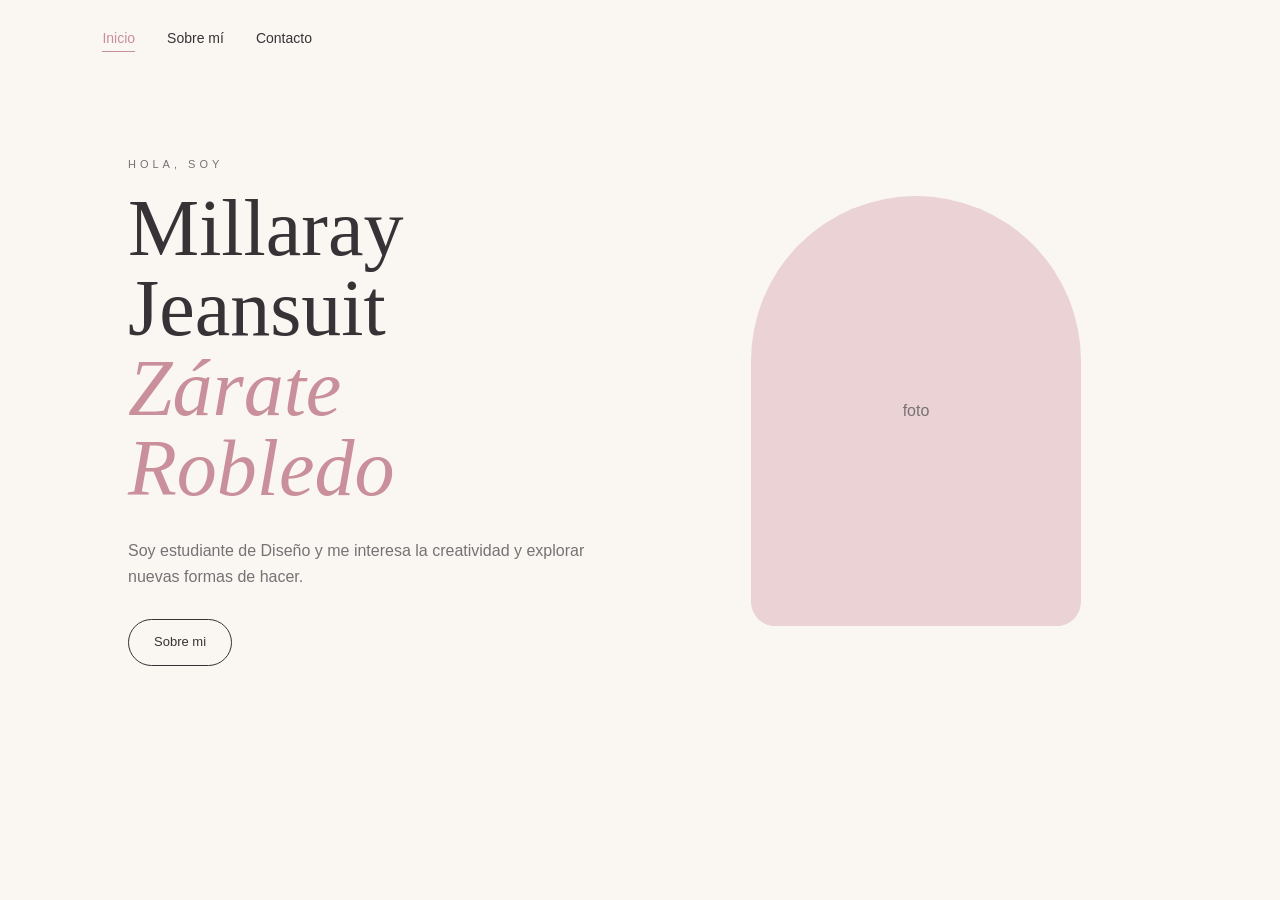
==== index.html @ f1fb36f6 "Add files via upload" ====
<!DOCTYPE html>
<html lang="es">

<head>
    <meta charset="UTF-8">
    <meta name="viewport" content="width=device-width, initial-scale=1.0">

    <title>Mi página | Inicio</title>

    <link rel="stylesheet" href="estilo.css">
</head>

<body>

    <header>

        <nav>


            <ul>
                <li><a href="index.html" class="activo">Inicio</a></li>
                <li><a href="info.html">Sobre mí</a></li>
                <li><a href="contacto.html">Contacto</a></li>
            </ul>

        </nav>

    </header>


    <main>

        <section class="inicio">

            <div class="texto">

                <p class="etiqueta">HOLA, SOY</p>

                <h1>
                    Millaray Jeansuit
                    <em>Zárate Robledo</em>
                </h1>

                <p class="descripcion">
                    Soy estudiante de Diseño y me interesa
                    la creatividad y explorar
                    nuevas formas de hacer.
                </p>

                <a href="info.html" class="boton">
                    Sobre mi
                </a>

            </div>


            <div class="imagen-principal">

                <div class="forma">

                    <span>
                        foto<br>

                    </span>

                </div>

            </div>

        </section>


    </main>

</body>

</html>
---- estilo.css ----
/* =====================================================
   ESTILO GENERAL
   Portafolio personal
===================================================== */


/* =====================================================
   COLORES
===================================================== */

:root {

    --crema: #faf7f3;
    --crema-oscura: #f1e7e5;

    --rosa: #ead2d5;
    --rosa-oscuro: #c98f9a;

    --lila: #ded8eb;
    --celeste: #d9e6e3;

    --texto: #363235;
    --gris: #777174;

    --blanco: #ffffff;

    --borde: #e8e1dc;

}


/* =====================================================
   CONFIGURACIÓN GENERAL
===================================================== */

* {
    margin: 0;
    padding: 0;
    box-sizing: border-box;
}


html {
    scroll-behavior: smooth;
}


body {

    background: var(--crema);

    color: var(--texto);

    font-family: "DM Sans", sans-serif;

    line-height: 1.6;

}


a {
    color: inherit;
    text-decoration: none;
}


img {
    width: 100%;
    display: block;
}


h1,
h2,
h3 {

    font-family: "Playfair Display", serif;

    font-weight: 400;

}


em {

    color: var(--rosa-oscuro);

    font-style: italic;

}


/* =====================================================
   MENÚ DE NAVEGACIÓN
===================================================== */

header {

    width: 100%;

    padding: 25px 8%;

    background: var(--crema);

}


nav {

    display: flex;

    justify-content: space-between;

    align-items: center;

}


.logo {

    font-family: "Playfair Display", serif;

    font-size: 30px;

    letter-spacing: 1px;

}


.logo span {

    color: var(--rosa-oscuro);

}


nav ul {

    display: flex;

    align-items: center;

    gap: 32px;

    list-style: none;

}


nav ul li a {

    position: relative;

    font-size: 14px;

    color: var(--texto);

    transition: .3s;

}


nav ul li a:hover {

    color: var(--rosa-oscuro);

}


nav ul li a.activo {

    color: var(--rosa-oscuro);

}


/* Línea debajo de la página activa */

nav ul li a::after {

    content: "";

    position: absolute;

    left: 0;

    bottom: -6px;

    width: 0;

    height: 1px;

    background: var(--rosa-oscuro);

    transition: .3s;

}


nav ul li a:hover::after,
nav ul li a.activo::after {

    width: 100%;

}


/* =====================================================
   ELEMENTOS GENERALES
===================================================== */

.etiqueta {

    margin-bottom: 15px;

    color: var(--gris);

    font-size: 11px;

    letter-spacing: 4px;

    text-transform: uppercase;

}


/* =====================================================
   BOTONES
===================================================== */

.boton {

    display: inline-block;

    padding: 12px 25px;

    border: 1px solid var(--texto);

    border-radius: 30px;

    font-size: 13px;

    transition: .3s;

}


.boton:hover {

    background: var(--texto);

    color: var(--blanco);

    transform: translateY(-3px);

}


/* =====================================================
   PÁGINA DE INICIO
===================================================== */

.inicio {

    min-height: 650px;

    padding: 80px 10%;

    display: grid;

    grid-template-columns: 1fr 1fr;

    align-items: center;

    gap: 80px;

}


/* Texto principal */

.inicio h1 {

    margin-bottom: 30px;

    font-size: clamp(55px, 7vw, 80px);

    line-height: 1;

}


.inicio h1 em {

    display: block;

}


.descripcion {

    max-width: 500px;

    margin-bottom: 30px;

    color: var(--gris);

}


/* =====================================================
   IMAGEN PRINCIPAL DEL INICIO
===================================================== */

.imagen-principal {

    display: flex;

    justify-content: center;

    align-items: center;

}


.forma {

    width: 330px;

    height: 430px;

    display: flex;

    justify-content: center;

    align-items: center;

    border-radius: 170px 170px 25px 25px;

    background: var(--rosa);

    color: var(--gris);

    transition: .4s;

}


.forma:hover {

    transform: translateY(-8px);

}


/* =====================================================
   SECCIÓN BIENVENIDA
===================================================== */

.bienvenida {

    padding: 120px 15%;

    text-align: center;

    background: var(--crema-oscura);

}


.bienvenida h2 {

    max-width: 800px;

    margin: auto;

    font-size: clamp(40px, 5vw, 55px);

    line-height: 1.1;

}


.bienvenida p:not(.etiqueta) {

    max-width: 550px;

    margin: 25px auto 35px;

    color: var(--gris);

}


/* =====================================================
   TARJETAS DE INICIO
===================================================== */

.tarjetas {

    padding: 120px 10%;

    display: grid;

    grid-template-columns: repeat(3, 1fr);

    gap: 25px;

}


.tarjeta {

    min-height: 260px;

    padding: 35px;

    border-radius: 25px;

    transition: .3s;

}


.tarjeta:hover {

    transform: translateY(-8px);

}


.tarjeta.rosa {

    background: var(--rosa);

}


.tarjeta.lila {

    background: var(--lila);

}


.tarjeta.celeste {

    background: var(--celeste);

}


.tarjeta span {

    font-size: 12px;

    color: var(--gris);

}


.tarjeta h3 {

    margin-top: 65px;

    margin-bottom: 15px;

    font-size: 28px;

}


.tarjeta p {

    color: var(--gris);

    font-size: 14px;

}


/* =====================================================
   PÁGINAS INTERIORES
   INFO / CONTACTO
===================================================== */

.pagina {

    padding: 100px 10% 120px;

}


/* =====================================================
   TÍTULO DE PÁGINAS
===================================================== */

.titulo {

    max-width: 800px;

    margin-bottom: 110px;

}


.titulo h1 {

    margin-bottom: 30px;

    font-size: clamp(55px, 7vw, 80px);

    line-height: 1;

}


.titulo p:last-child {

    max-width: 600px;

    color: var(--gris);

}


/* =====================================================
   SECCIÓN SOBRE MI FORMACIÓN
===================================================== */

.contenido {

    display: grid;

    grid-template-columns: 1fr 1fr;

    gap: 100px;

    align-items: center;

    margin-bottom: 140px;

}


/* Imagen */

.foto {

    height: 500px;

    display: flex;

    justify-content: center;

    align-items: center;

    overflow: hidden;

    border-radius: 250px 250px 25px 25px;

    background: var(--lila);

    color: var(--gris);

}


.foto img {

    width: 100%;

    height: 100%;

    object-fit: cover;

}


/* Texto */

.texto-info h2 {

    margin-bottom: 25px;

    font-size: 50px;

    line-height: 1.1;

}


.texto-info p:not(.etiqueta) {

    margin-bottom: 20px;

    color: var(--gris);

}


/* =====================================================
   TALLERES / DATOS
===================================================== */

.datos {

    margin-bottom: 140px;

}


.datos h2 {

    margin-bottom: 50px;

    font-size: 50px;

    line-height: 1.1;

}


.datos-grid {

    display: grid;

    grid-template-columns: repeat(4, 1fr);

    gap: 20px;

}


.datos-grid div {

    min-height: 150px;

    padding: 25px 10px;

    border-top: 1px solid var(--borde);

    transition: .3s;

}


.datos-grid div:hover {

    padding-left: 18px;

    background: var(--crema-oscura);

}


.datos-grid span {

    color: var(--rosa-oscuro);

    font-size: 12px;

}


.datos-grid h3 {

    margin: 15px 0 5px;

    font-size: 24px;

}


.datos-grid p {

    color: var(--gris);

    font-size: 14px;

}


/* =====================================================
   PROYECTOS
===================================================== */

.proyectos {

    margin-bottom: 140px;

}


.proyectos h2 {

    margin-bottom: 50px;

    font-size: 50px;

    line-height: 1.1;

}


.proyectos-grid {

    display: grid;

    grid-template-columns: repeat(3, 1fr);

    gap: 25px;

}


/* Tarjeta de proyecto */

.proyecto {

    overflow: hidden;

    background: var(--blanco);

    border: 1px solid var(--borde);

    border-radius: 25px;

    transition: .4s;

}


.proyecto:hover {

    transform: translateY(-8px);

    box-shadow: 0 15px 35px rgba(70, 60, 60, .08);

}


/* Imagen */

.proyecto-imagen {

    width: 100%;

    height: 260px;

    overflow: hidden;

    background: var(--lila);

}


.proyecto-imagen img {

    width: 100%;

    height: 100%;

    object-fit: cover;

    transition: .5s;

}


.proyecto:hover .proyecto-imagen img {

    transform: scale(1.05);

}


/* Información */

.proyecto-texto {

    padding: 30px;

}


.proyecto-texto span {

    color: var(--gris);

    font-size: 10px;

    letter-spacing: 2px;

}


.proyecto-texto h3 {

    margin: 15px 0;

    font-size: 27px;

    line-height: 1.1;

}


.proyecto-texto p {

    color: var(--gris);

    font-size: 14px;

}


/* =====================================================
   ÁREAS DE INTERÉS
===================================================== */

.intereses {

    display: grid;

    grid-template-columns: .8fr 1.2fr;

    gap: 80px;

    margin-bottom: 140px;

}


.intereses h2 {

    font-size: 50px;

    line-height: 1.1;

}


.intereses-grid {

    display: grid;

    grid-template-columns: 1fr 1fr;

    gap: 20px;

}


.intereses-grid article {

    padding: 30px;

    background: var(--blanco);

    border: 1px solid var(--borde);

    border-radius: 20px;

    transition: .3s;

}


.intereses-grid article:hover {

    background: var(--lila);

    transform: translateY(-5px);

}


.intereses-grid span {

    color: var(--gris);

    font-size: 11px;

}


.intereses-grid h3 {

    margin: 20px 0 10px;

    font-size: 25px;

}


.intereses-grid p {

    color: var(--gris);

    font-size: 14px;

}


/* =====================================================
   HABILIDADES
===================================================== */

.habilidades {

    margin-bottom: 60px;

}


.habilidades h2 {

    margin-bottom: 50px;

    font-size: 50px;

    line-height: 1.1;

}


.habilidades-lista {

    border-top: 1px solid var(--borde);

}


.habilidades-lista div {

    display: flex;

    justify-content: space-between;

    align-items: center;

    padding: 22px 10px;

    border-bottom: 1px solid var(--borde);

    transition: .3s;

}


.habilidades-lista div:hover {

    padding-left: 25px;

    background: var(--rosa);

}


.habilidades-lista strong {

    font-family: "Playfair Display", serif;

    font-size: 20px;

    font-weight: 400;

}


.habilidades-lista span {

    color: var(--gris);

    font-size: 12px;

}


/* =====================================================
   CONTACTO
===================================================== */

.contacto {

    display: grid;

    grid-template-columns: 1fr 1fr;

    gap: 100px;

    align-items: center;

}


.datos-contacto h2 {

    margin-bottom: 50px;

    font-size: 50px;

    line-height: 1.1;

}


.contacto-item {

    display: flex;

    align-items: center;

    gap: 20px;

    margin-bottom: 30px;

}


.contacto-item > span {

    width: 50px;

    height: 50px;

    display: flex;

    justify-content: center;

    align-items: center;

    flex-shrink: 0;

    border-radius: 50%;

    background: var(--lila);

    font-size: 20px;

}


.contacto-item small {

    display: block;

    margin-bottom: 3px;

    color: var(--gris);

    font-size: 10px;

    letter-spacing: 2px;

}


.contacto-item p {

    font-size: 15px;

}


/* =====================================================
   MENSAJE DE CONTACTO
===================================================== */

.mensaje {

    padding: 70px 50px;

    text-align: center;

    background: var(--rosa);

    border-radius: 250px 250px 25px 25px;

}


.flor {

    margin-bottom: 20px;

    font-size: 40px;

}


.mensaje h2 {

    margin-bottom: 20px;

    font-size: 42px;

    line-height: 1.1;

}


.mensaje p {

    margin-bottom: 30px;

    color: var(--gris);

}


/* =====================================================
   FOOTER
===================================================== */

footer {

    padding: 35px 8%;

    border-top: 1px solid var(--borde);

    color: var(--gris);

    font-size: 12px;

}


/* =====================================================
   TABLET
===================================================== */

@media (max-width: 900px) {


    .inicio {

        grid-template-columns: 1fr;

        text-align: center;

        gap: 50px;

    }


    .descripcion {

        margin-left: auto;

        margin-right: auto;

    }


    .imagen-principal {

        margin-top: 20px;

    }


    .contenido {

        grid-template-columns: 1fr;

        gap: 60px;

    }


    .intereses {

        grid-template-columns: 1fr;

        gap: 50px;

    }


    .contacto {

        grid-template-columns: 1fr;

        gap: 60px;

    }


    .tarjetas {

        grid-template-columns: 1fr 1fr;

    }


    .proyectos-grid {

        grid-template-columns: 1fr 1fr;

    }


    .datos-grid {

        grid-template-columns: 1fr 1fr;

    }

}


/* =====================================================
   CELULAR
===================================================== */

@media (max-width: 600px) {


    /* Menú */

    header {

        padding: 20px;

    }


    nav {

        flex-direction: column;

        gap: 20px;

    }


    nav ul {

        gap: 18px;

    }


    nav ul li a {

        font-size: 13px;

    }


    /* Inicio */

    .inicio {

        padding: 70px 7%;

    }


    .inicio h1 {

        font-size: 55px;

    }


    .forma {

        width: 260px;

        height: 350px;

    }


    /* Bienvenida */

    .bienvenida {

        padding: 90px 8%;

    }


    .bienvenida h2 {

        font-size: 40px;

    }


    /* Tarjetas */

    .tarjetas {

        padding: 90px 7%;

        grid-template-columns: 1fr;

    }


    /* Páginas */

    .pagina {

        padding: 80px 7%;

    }


    .titulo {

        margin-bottom: 70px;

    }


    .titulo h1 {

        font-size: 55px;

    }


    /* Formación */

    .foto {

        height: 400px;

    }


    .texto-info h2 {

        font-size: 40px;

    }


    /* Talleres */

    .datos h2 {

        font-size: 40px;

    }


    .datos-grid {

        grid-template-columns: 1fr;

    }


    /* Proyectos */

    .proyectos h2 {

        font-size: 40px;

    }


    .proyectos-grid {

        grid-template-columns: 1fr;

    }


    .proyecto-imagen {

        height: 230px;

    }


    /* Intereses */

    .intereses h2 {

        font-size: 40px;

    }


    .intereses-grid {

        grid-template-columns: 1fr;

    }


    /* Habilidades */

    .habilidades h2 {

        font-size: 40px;

    }


    .habilidades-lista strong {

        font-size: 17px;

    }


    /* Contacto */

    .datos-contacto h2 {

        font-size: 40px;

    }


    .mensaje {

        padding: 60px 30px;

    }


    .mensaje h2 {

        font-size: 35px;

    }


}
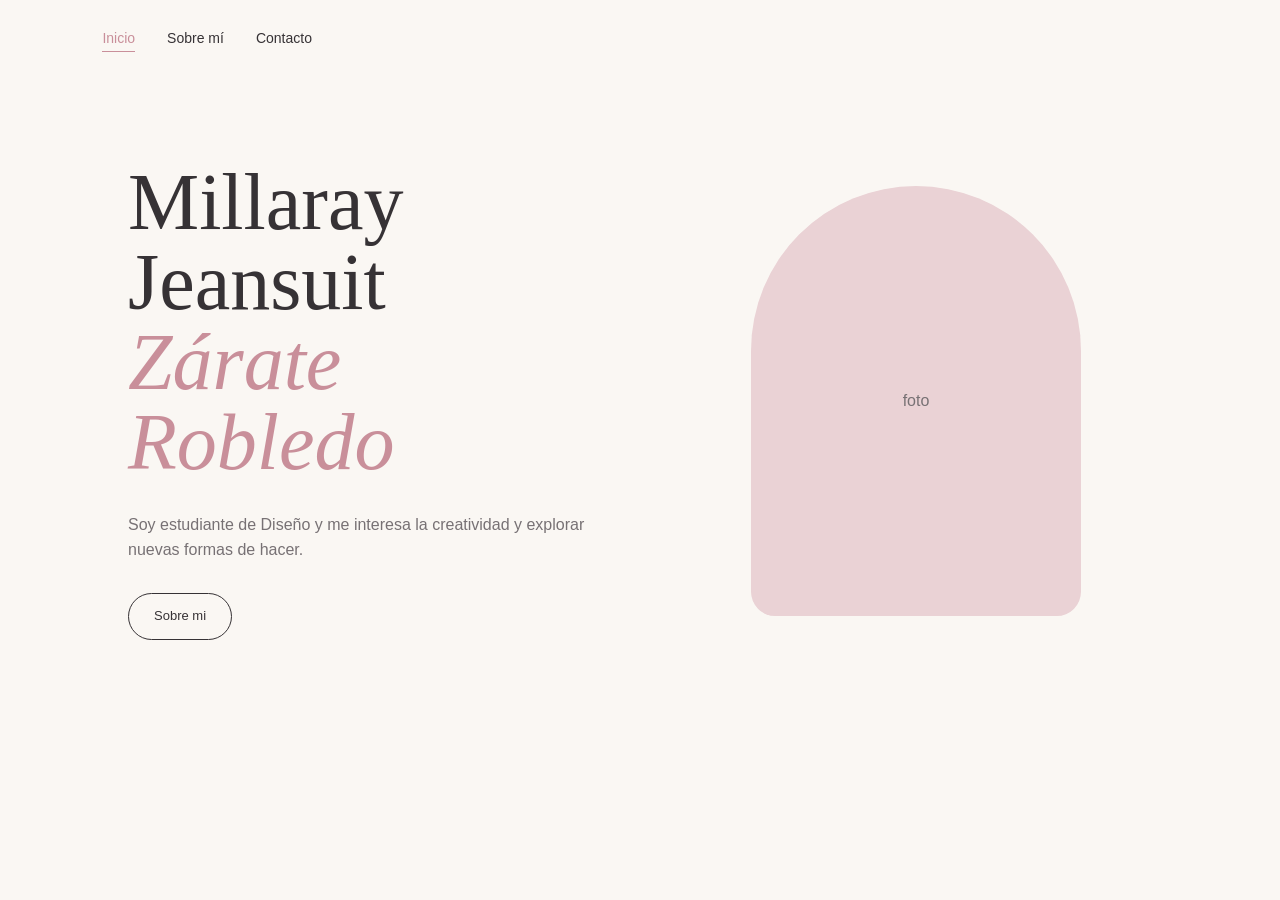
==== commit ec09dc92: "Update index.html" ====
--- a/index.html
+++ b/index.html
@@ -33,8 +33,6 @@
         <section class="inicio">
 
             <div class="texto">
-
-                <p class="etiqueta">HOLA, SOY</p>
 
                 <h1>
                     Millaray Jeansuit
@@ -74,4 +72,4 @@
 
 </body>
 
-</html>+</html>
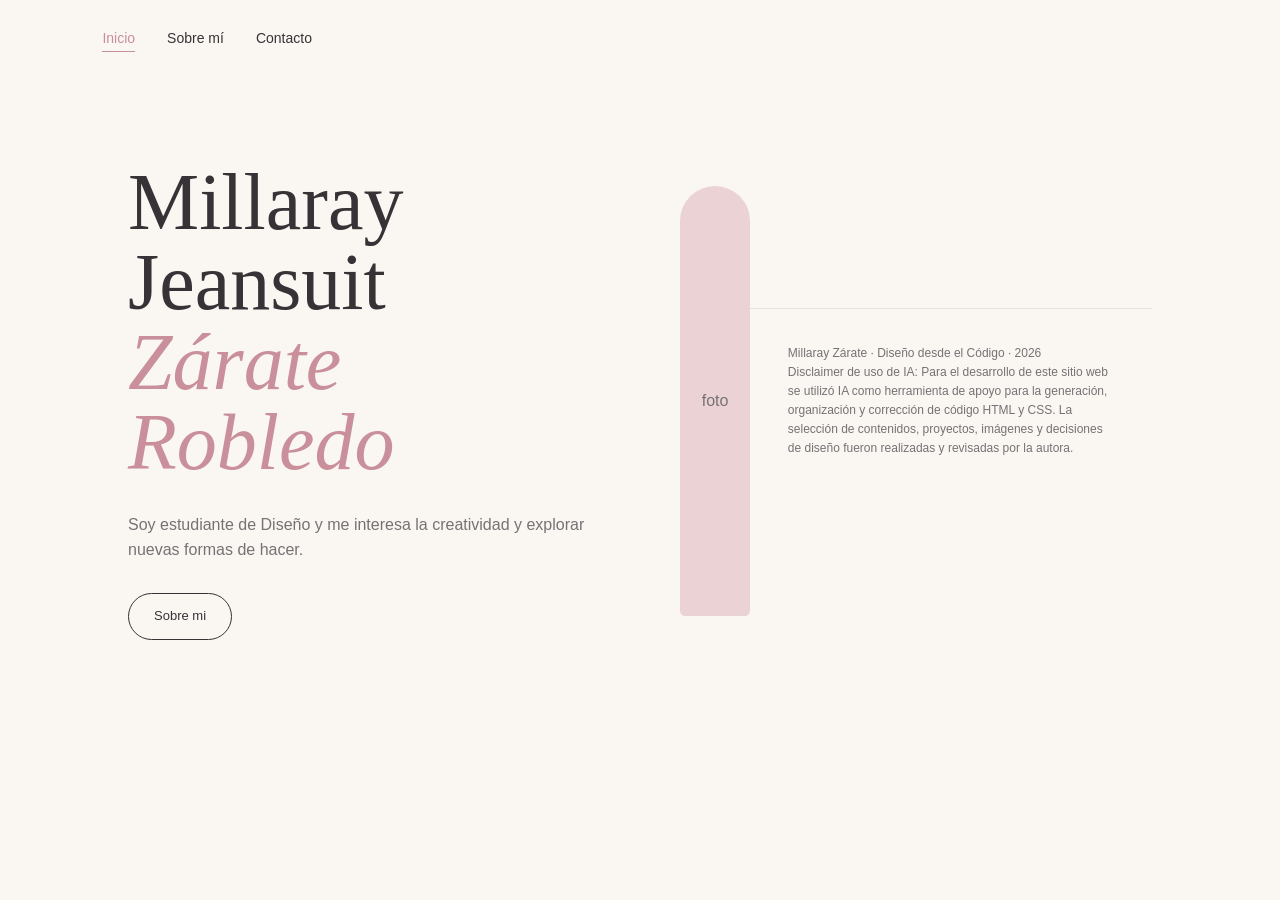
==== commit 953a4694: "Update index.html" ====
--- a/index.html
+++ b/index.html
@@ -63,6 +63,21 @@
 
                 </div>
 
+                <footer>
+
+    <p>
+        Millaray Zárate · Diseño desde el Código · 2026
+    </p>
+
+    <p class="disclaimer">
+        Disclaimer de uso de IA: Para el desarrollo de este sitio web
+        se utilizó IA como herramienta de apoyo para la generación,
+        organización y corrección de código HTML y CSS. La selección de
+        contenidos, proyectos, imágenes y decisiones de diseño fueron
+        realizadas y revisadas por la autora.
+    </p>
+
+</footer>
             </div>
 
         </section>
--- a/estilo.css
+++ b/estilo.css
@@ -1435,4 +1435,4 @@
     }
 
 
-}+}
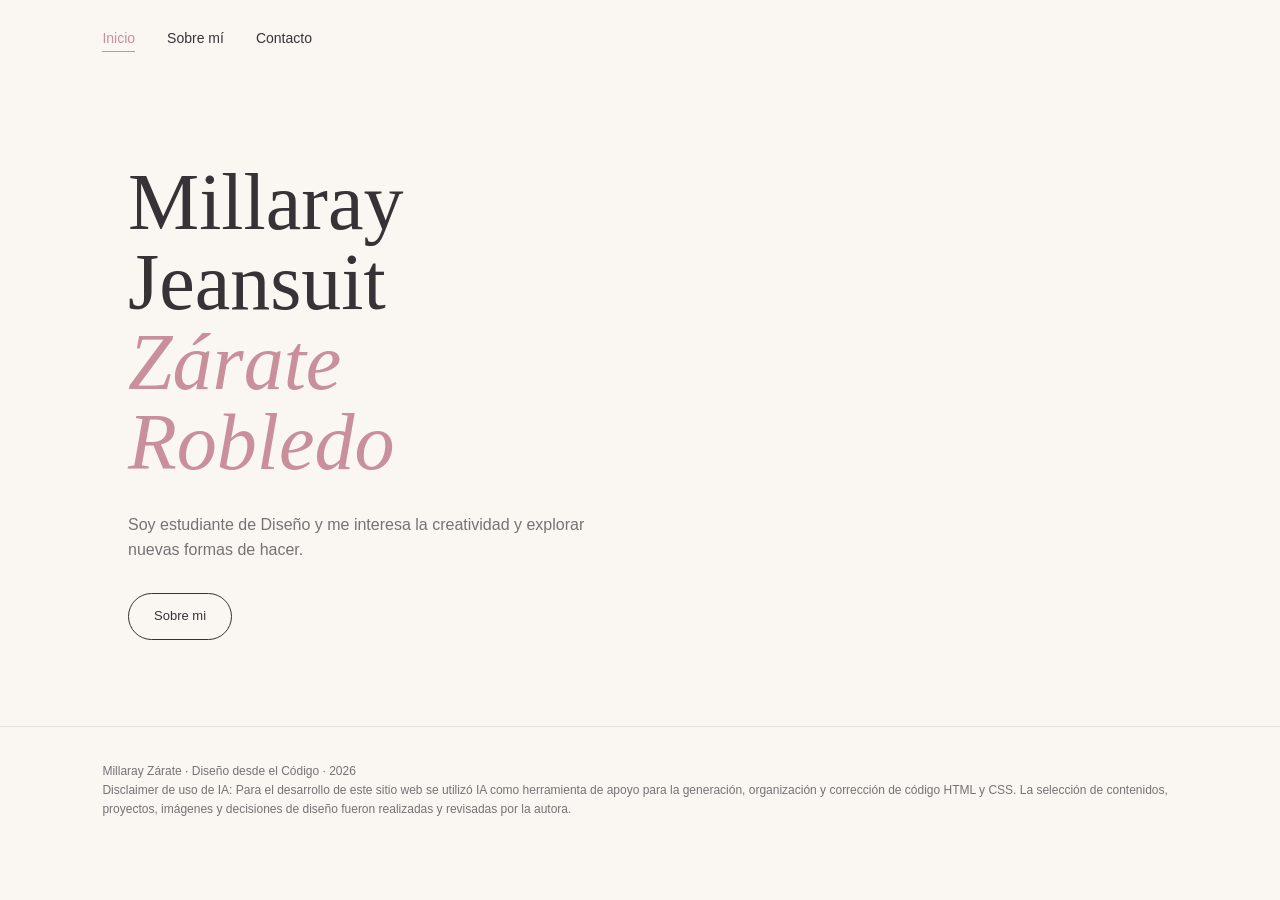
==== commit 1969a2e5: "Update index.html" ====
--- a/index.html
+++ b/index.html
@@ -51,19 +51,15 @@
 
             </div>
 
+            </div>
 
-            <div class="imagen-principal">
+        </section>
 
-                <div class="forma">
 
-                    <span>
-                        foto<br>
+    </main>
 
-                    </span>
-
-                </div>
-
-                <footer>
+</body>
+  <footer>
 
     <p>
         Millaray Zárate · Diseño desde el Código · 2026
@@ -78,13 +74,4 @@
     </p>
 
 </footer>
-            </div>
-
-        </section>
-
-
-    </main>
-
-</body>
-
 </html>
--- a/estilo.css
+++ b/estilo.css
@@ -1433,6 +1433,13 @@
         font-size: 35px;
 
     }
-
-
-}
+   
+.disclaimer {
+    max-width: 700px;
+    margin-top: 15px;
+    font-size: 11px;
+    color: var(--gris);
+    line-height: 1.5;
+}
+
+}
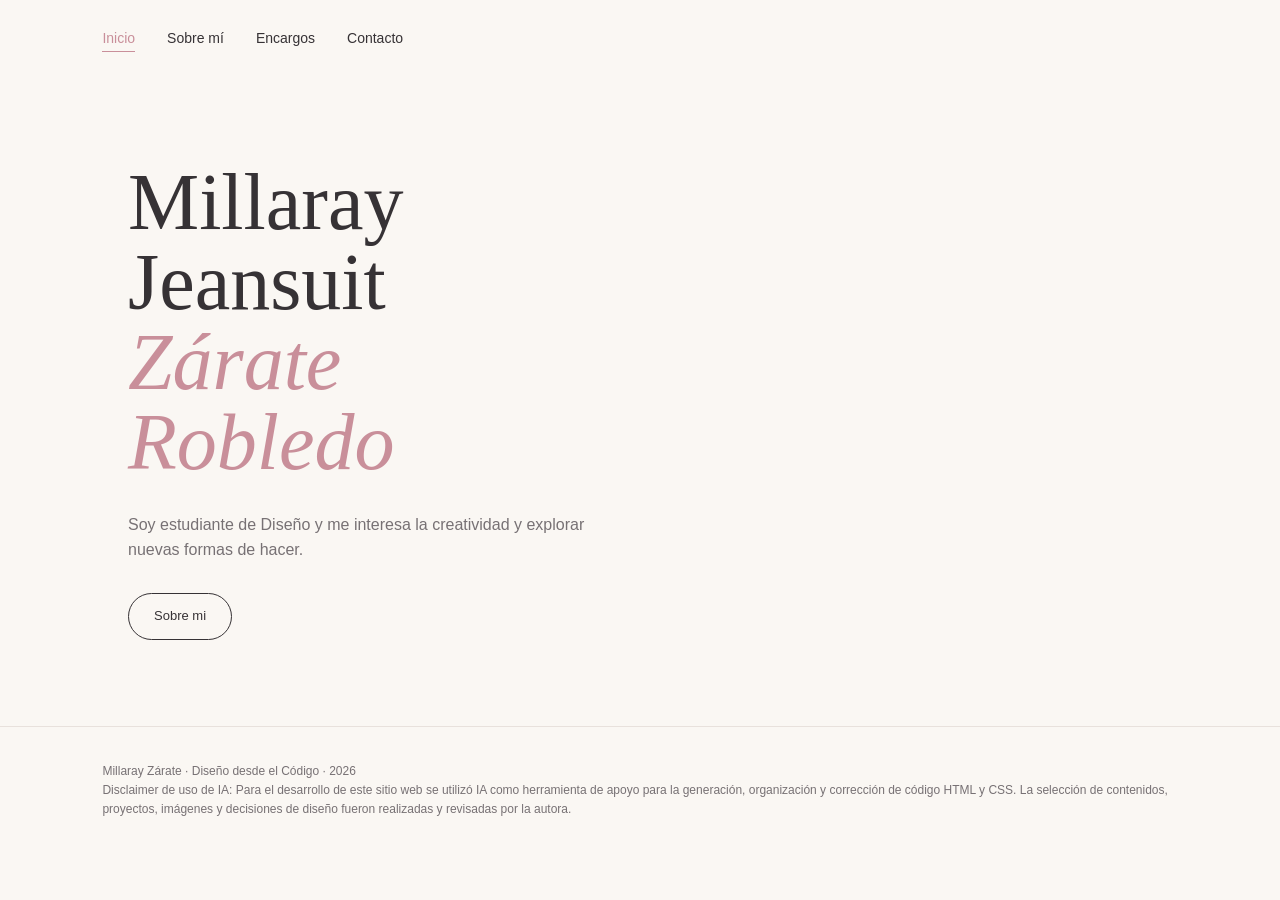
==== commit 8fe70b34: "Update index.html" ====
--- a/index.html
+++ b/index.html
@@ -20,6 +20,7 @@
             <ul>
                 <li><a href="index.html" class="activo">Inicio</a></li>
                 <li><a href="info.html">Sobre mí</a></li>
+                <li><a href="contacto.html">Encargos</a></li>
                 <li><a href="contacto.html">Contacto</a></li>
             </ul>
 
